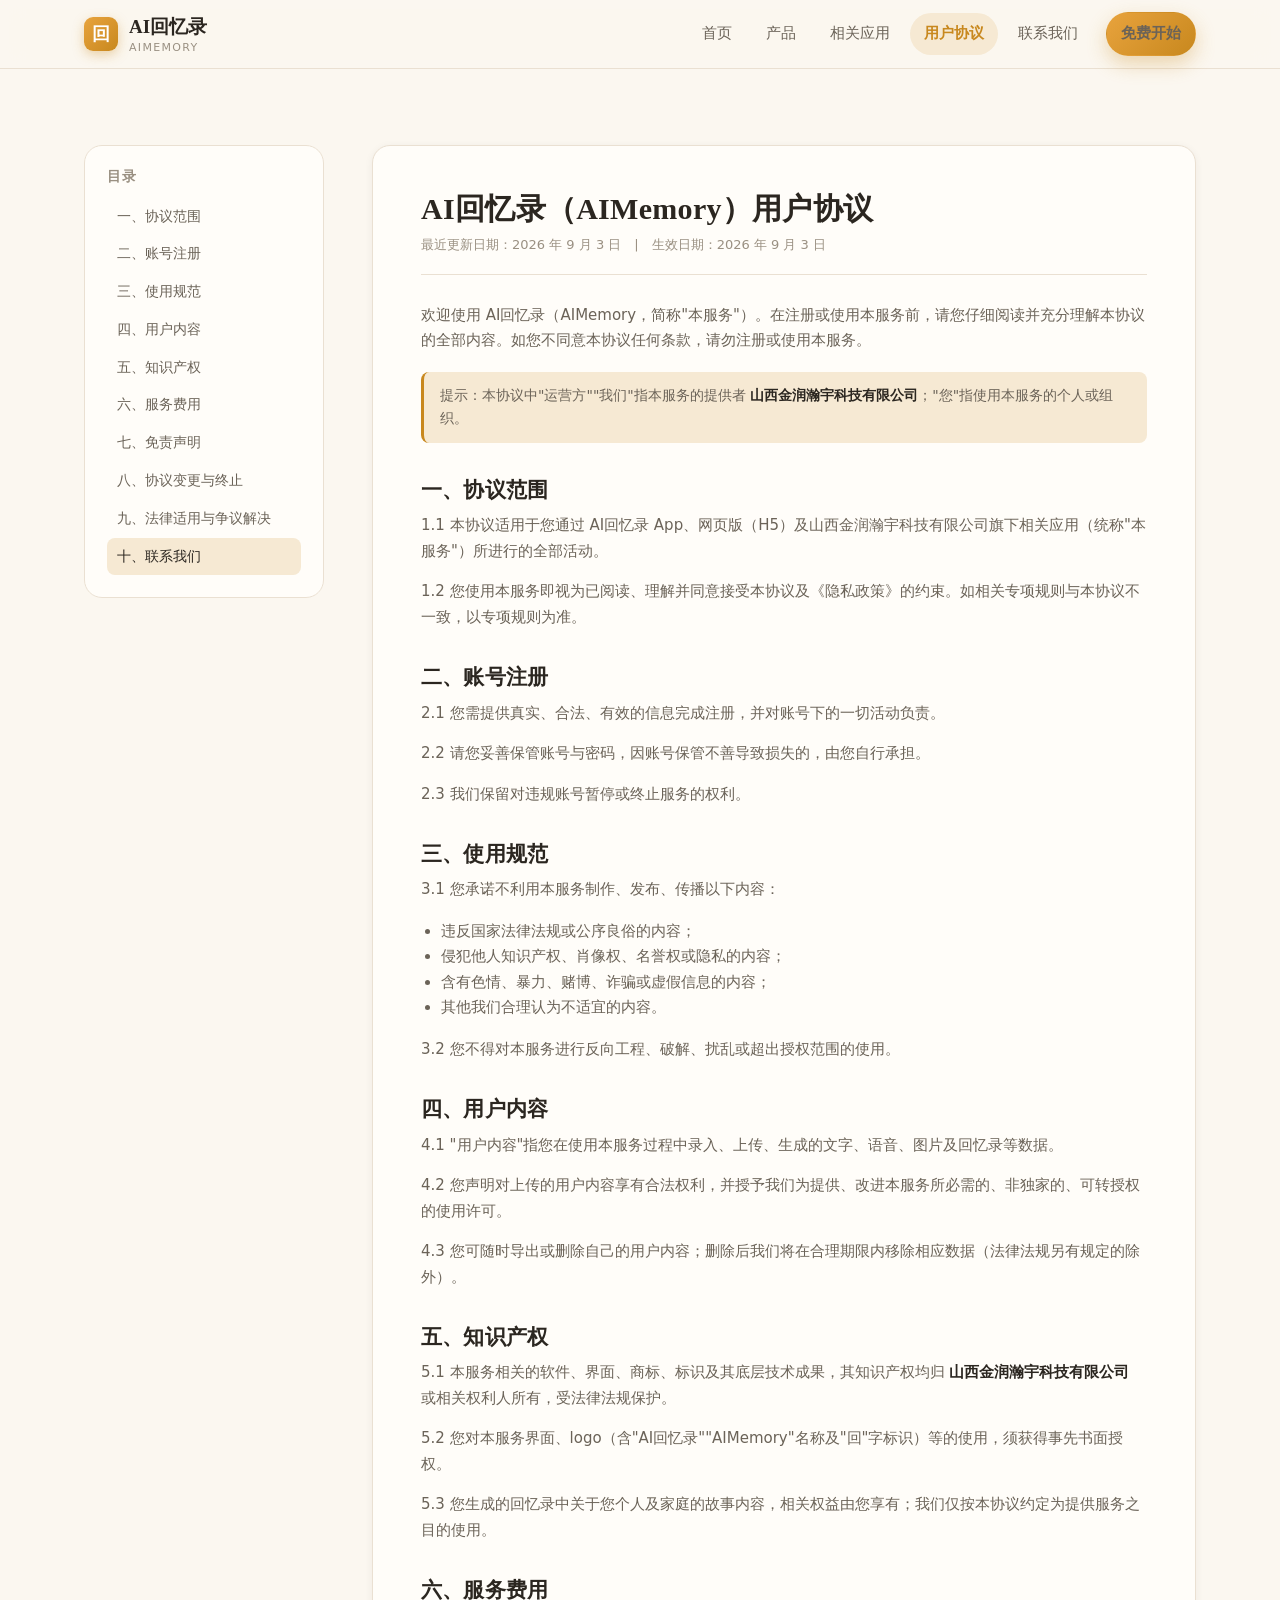
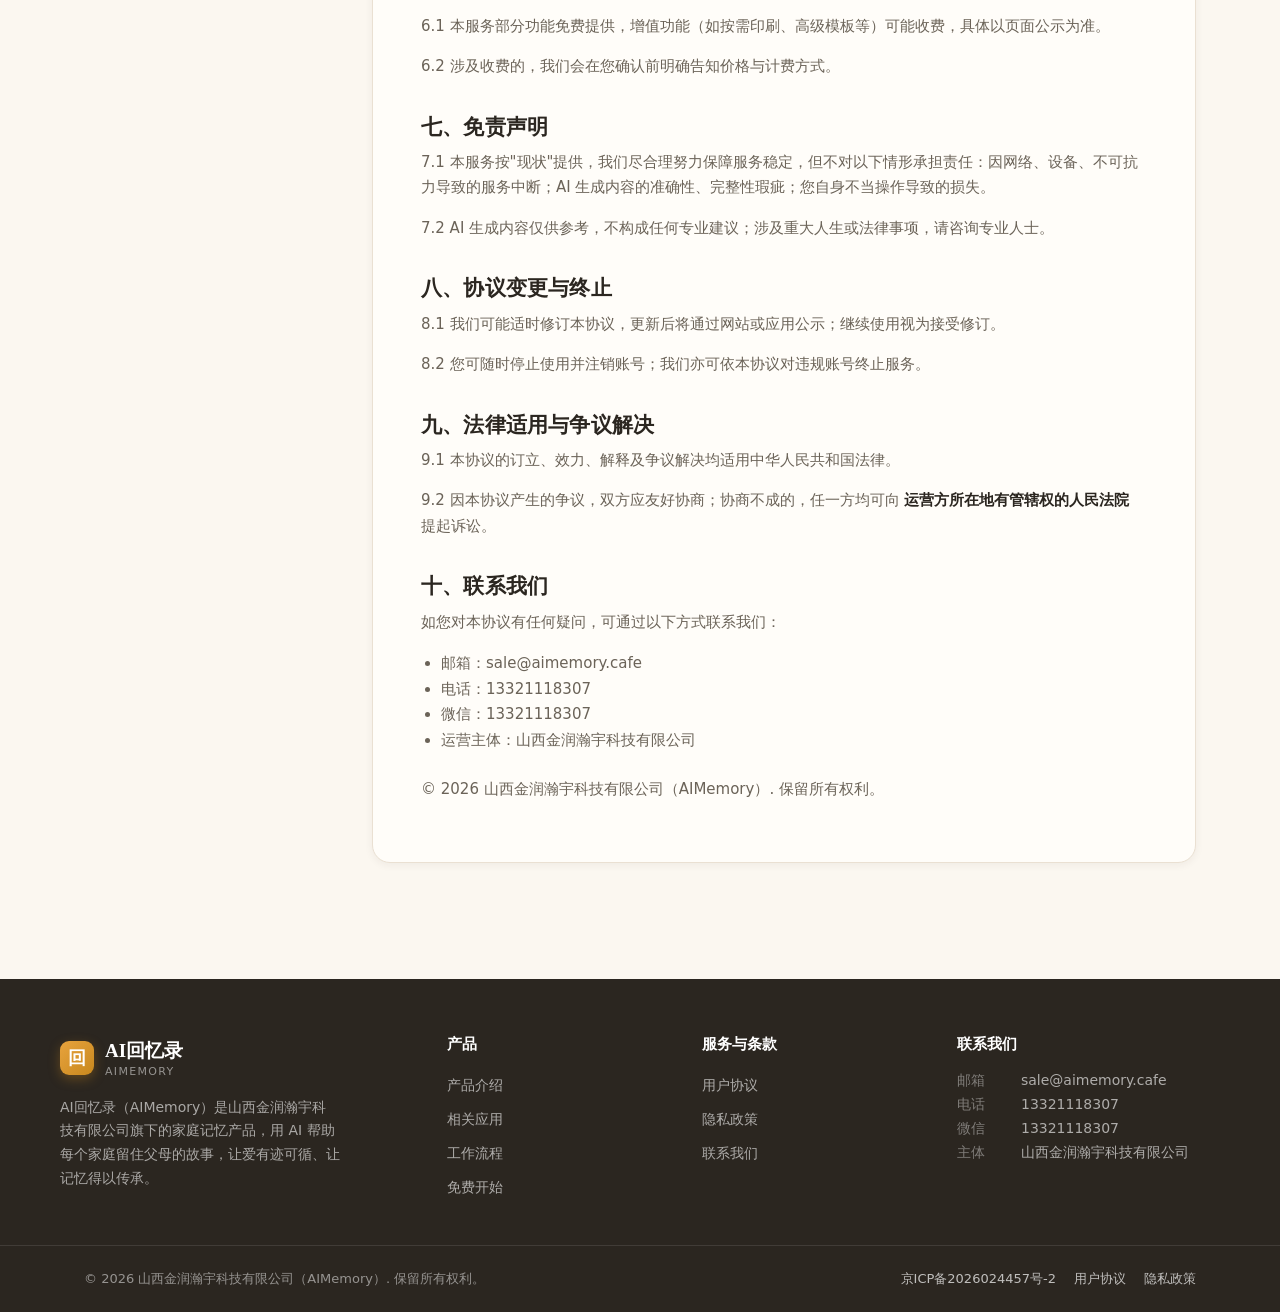
==== agreement.html @ 6e0911c8 "Add AI回忆录 (AIMemory) official website + deployment toolkit 官网静态站（纯 HTML/CSS/JS，无构建依赖）： - index.html " ====
<!DOCTYPE html>
<html lang="zh-CN">
<head>
  <meta charset="UTF-8" />
  <meta name="viewport" content="width=device-width, initial-scale=1.0" />
  <title>用户协议 · AI回忆录（AIMemory）</title>
  <meta name="description" content="AI回忆录（AIMemory）用户协议，约定服务范围、用户权利义务、知识产权与免责声明等。" />
  <link rel="icon" type="image/svg+xml" href="assets/img/favicon.svg" />
  <link rel="stylesheet" href="assets/css/style.css" />
</head>
<body>
  <header class="site-header">
    <div class="container nav">
      <a class="brand" href="index.html">
        <span class="logo">回</span>
        <span>AI回忆录<small>AIMEMORY</small></span>
      </a>
      <nav class="nav-links" id="navLinks">
        <a href="index.html">首页</a>
        <a href="product.html">产品</a>
        <a href="apps.html">相关应用</a>
        <a href="agreement.html" class="active">用户协议</a>
        <a href="contact.html">联系我们</a>
        <a href="https://app.aimemory.cafe" target="_blank" rel="noopener noreferrer" class="btn btn-primary btn-sm nav-cta">免费开始</a>
      </nav>
      <button class="nav-toggle" aria-label="菜单">
        <svg width="24" height="24" viewBox="0 0 24 24" fill="none" stroke="currentColor" stroke-width="2"><path d="M3 6h18M3 12h18M3 18h18"/></svg>
      </button>
    </div>
  </header>

  <section class="block">
    <div class="container doc-wrap">
      <!-- 目录 -->
      <aside class="doc-toc">
        <h4>目录</h4>
        <a href="#s1">一、协议范围</a>
        <a href="#s2">二、账号注册</a>
        <a href="#s3">三、使用规范</a>
        <a href="#s4">四、用户内容</a>
        <a href="#s5">五、知识产权</a>
        <a href="#s6">六、服务费用</a>
        <a href="#s7">七、免责声明</a>
        <a href="#s8">八、协议变更与终止</a>
        <a href="#s9">九、法律适用与争议解决</a>
        <a href="#s10">十、联系我们</a>
      </aside>

      <!-- 正文 -->
      <article class="doc-content">
        <h1>AI回忆录（AIMemory）用户协议</h1>
        <div class="doc-meta">最近更新日期：2026 年 9 月 3 日　|　生效日期：2026 年 9 月 3 日</div>

        <p>欢迎使用 AI回忆录（AIMemory，简称"本服务"）。在注册或使用本服务前，请您仔细阅读并充分理解本协议的全部内容。如您不同意本协议任何条款，请勿注册或使用本服务。</p>
        <div class="note">提示：本协议中"运营方""我们"指本服务的提供者 <strong>山西金润瀚宇科技有限公司</strong>；"您"指使用本服务的个人或组织。</div>

        <h2 id="s1">一、协议范围</h2>
        <p>1.1 本协议适用于您通过 AI回忆录 App、网页版（H5）及山西金润瀚宇科技有限公司旗下相关应用（统称"本服务"）所进行的全部活动。</p>
        <p>1.2 您使用本服务即视为已阅读、理解并同意接受本协议及《隐私政策》的约束。如相关专项规则与本协议不一致，以专项规则为准。</p>

        <h2 id="s2">二、账号注册</h2>
        <p>2.1 您需提供真实、合法、有效的信息完成注册，并对账号下的一切活动负责。</p>
        <p>2.2 请您妥善保管账号与密码，因账号保管不善导致损失的，由您自行承担。</p>
        <p>2.3 我们保留对违规账号暂停或终止服务的权利。</p>

        <h2 id="s3">三、使用规范</h2>
        <p>3.1 您承诺不利用本服务制作、发布、传播以下内容：</p>
        <ul>
          <li>违反国家法律法规或公序良俗的内容；</li>
          <li>侵犯他人知识产权、肖像权、名誉权或隐私的内容；</li>
          <li>含有色情、暴力、赌博、诈骗或虚假信息的内容；</li>
          <li>其他我们合理认为不适宜的内容。</li>
        </ul>
        <p>3.2 您不得对本服务进行反向工程、破解、扰乱或超出授权范围的使用。</p>

        <h2 id="s4">四、用户内容</h2>
        <p>4.1 "用户内容"指您在使用本服务过程中录入、上传、生成的文字、语音、图片及回忆录等数据。</p>
        <p>4.2 您声明对上传的用户内容享有合法权利，并授予我们为提供、改进本服务所必需的、非独家的、可转授权的使用许可。</p>
        <p>4.3 您可随时导出或删除自己的用户内容；删除后我们将在合理期限内移除相应数据（法律法规另有规定的除外）。</p>

        <h2 id="s5">五、知识产权</h2>
        <p>5.1 本服务相关的软件、界面、商标、标识及其底层技术成果，其知识产权均归 <strong>山西金润瀚宇科技有限公司</strong> 或相关权利人所有，受法律法规保护。</p>
        <p>5.2 您对本服务界面、logo（含"AI回忆录""AIMemory"名称及"回"字标识）等的使用，须获得事先书面授权。</p>
        <p>5.3 您生成的回忆录中关于您个人及家庭的故事内容，相关权益由您享有；我们仅按本协议约定为提供服务之目的使用。</p>

        <h2 id="s6">六、服务费用</h2>
        <p>6.1 本服务部分功能免费提供，增值功能（如按需印刷、高级模板等）可能收费，具体以页面公示为准。</p>
        <p>6.2 涉及收费的，我们会在您确认前明确告知价格与计费方式。</p>

        <h2 id="s7">七、免责声明</h2>
        <p>7.1 本服务按"现状"提供，我们尽合理努力保障服务稳定，但不对以下情形承担责任：因网络、设备、不可抗力导致的服务中断；AI 生成内容的准确性、完整性瑕疵；您自身不当操作导致的损失。</p>
        <p>7.2 AI 生成内容仅供参考，不构成任何专业建议；涉及重大人生或法律事项，请咨询专业人士。</p>

        <h2 id="s8">八、协议变更与终止</h2>
        <p>8.1 我们可能适时修订本协议，更新后将通过网站或应用公示；继续使用视为接受修订。</p>
        <p>8.2 您可随时停止使用并注销账号；我们亦可依本协议对违规账号终止服务。</p>

        <h2 id="s9">九、法律适用与争议解决</h2>
        <p>9.1 本协议的订立、效力、解释及争议解决均适用中华人民共和国法律。</p>
        <p>9.2 因本协议产生的争议，双方应友好协商；协商不成的，任一方均可向 <strong>运营方所在地有管辖权的人民法院</strong> 提起诉讼。</p>

        <h2 id="s10">十、联系我们</h2>
        <p>如您对本协议有任何疑问，可通过以下方式联系我们：</p>
        <ul>
          <li>邮箱：sale@aimemory.cafe</li>
          <li>电话：13321118307</li>
          <li>微信：13321118307</li>
          <li>运营主体：山西金润瀚宇科技有限公司</li>
        </ul>
        <p class="faint" style="margin-top:24px;">© 2026 山西金润瀚宇科技有限公司（AIMemory）. 保留所有权利。</p>
      </article>
    </div>
  </section>

  <footer class="site-footer">
    <div class="container footer-top">
      <div>
        <div class="brand"><span class="logo">回</span><span>AI回忆录<small>AIMEMORY</small></span></div>
        <p class="footer-about">AI回忆录（AIMemory）是山西金润瀚宇科技有限公司旗下的家庭记忆产品，用 AI 帮助每个家庭留住父母的故事，让爱有迹可循、让记忆得以传承。</p>
      </div>
      <div class="footer-col">
        <h4>产品</h4>
        <a href="product.html">产品介绍</a>
        <a href="apps.html">相关应用</a>
        <a href="product.html#flow">工作流程</a>
        <a href="https://app.aimemory.cafe" target="_blank" rel="noopener noreferrer">免费开始</a>
      </div>
      <div class="footer-col">
        <h4>服务与条款</h4>
        <a href="agreement.html">用户协议</a>
        <a href="privacy.html">隐私政策</a>
        <a href="contact.html">联系我们</a>
      </div>
      <div class="footer-col">
        <h4>联系我们</h4>
        <div class="footer-contact">
          <div><span class="k">邮箱</span>sale@aimemory.cafe</div>
          <div><span class="k">电话</span>13321118307</div>
          <div><span class="k">微信</span>13321118307</div>
          <div><span class="k">主体</span>山西金润瀚宇科技有限公司</div>
        </div>
      </div>
    </div>
    <div class="footer-bottom">
      <div class="container">
        <div>© 2026 山西金润瀚宇科技有限公司（AIMemory）. 保留所有权利。</div>
        <div class="beian">
          <span><a href="https://beian.miit.gov.cn" target="_blank" rel="noopener noreferrer">京ICP备2026024457号-2</a></span>
          <a href="agreement.html">用户协议</a>
          <a href="privacy.html">隐私政策</a>
        </div>
      </div>
    </div>
  </footer>

  <div class="to-top" aria-label="返回顶部">↑</div>
  <script src="assets/js/main.js"></script>
</body>
</html>
---- assets/css/style.css ----
/* =========================================================
   AI回忆录（AIMemory）官网 · 设计系统
   风格：暖色记忆风（sepia / 琥珀 / 墨黑），温暖、可信、克制
   ========================================================= */

:root {
  /* 品牌色 */
  --ink: #2B2620;          /* 主文字 · 暖墨黑 */
  --ink-soft: #6B6358;     /* 次级文字 */
  --ink-faint: #9A9082;    /* 弱化文字 */
  --paper: #FBF7F0;        /* 页面底色 · 暖米 */
  --paper-2: #FFFDF9;      /* 卡片底色 */
  --line: #EAE0D2;         /* 描边 */
  --gold: #C8881E;         /* 主琥珀 */
  --gold-2: #E8A33D;       /* 亮琥珀 */
  --gold-soft: #F6E9D3;    /* 琥珀浅底 */
  --rose: #B5564B;         /* 暖砖红 · 强调 */
  --green: #3F7D5B;        /* 沉静绿 · 成功态 */
  --shadow-sm: 0 2px 8px rgba(43,38,32,.06);
  --shadow: 0 12px 32px rgba(43,38,32,.10);
  --shadow-lg: 0 24px 60px rgba(43,38,32,.14);
  --radius: 18px;
  --radius-sm: 12px;
  --maxw: 1160px;
  --serif: "Noto Serif SC", "Songti SC", "STSong", Georgia, serif;
  --sans: "PingFang SC", "Microsoft YaHei", "Hiragino Sans GB", system-ui, -apple-system, "Segoe UI", Roboto, sans-serif;
}

* { box-sizing: border-box; }
html { scroll-behavior: smooth; }
body {
  margin: 0;
  font-family: var(--sans);
  color: var(--ink);
  background: var(--paper);
  line-height: 1.7;
  -webkit-font-smoothing: antialiased;
  text-rendering: optimizeLegibility;
}
a { color: inherit; text-decoration: none; }
img { max-width: 100%; display: block; }
h1, h2, h3, h4 { font-family: var(--serif); font-weight: 700; line-height: 1.25; margin: 0 0 .5em; letter-spacing: .01em; }
p { margin: 0 0 1em; }
.container { width: 100%; max-width: var(--maxw); margin: 0 auto; padding: 0 24px; }
.muted { color: var(--ink-soft); }
.faint { color: var(--ink-faint); }
.center { text-align: center; }
.gold { color: var(--gold); }
.serif { font-family: var(--serif); }

/* ---------- 顶部导航 ---------- */
.site-header {
  position: sticky; top: 0; z-index: 50;
  background: rgba(251,247,240,.86);
  backdrop-filter: saturate(180%) blur(12px);
  border-bottom: 1px solid var(--line);
}
.nav {
  display: flex; align-items: center; justify-content: space-between;
  height: 68px;
}
.brand { display: flex; align-items: center; gap: 11px; font-family: var(--serif); font-weight: 700; font-size: 19px; }
.brand .logo {
  width: 34px; height: 34px; border-radius: 9px;
  background: linear-gradient(135deg, var(--gold-2), var(--gold));
  display: grid; place-items: center; color: #fff; font-size: 18px;
  box-shadow: 0 4px 12px rgba(200,136,30,.35);
}
.brand small { display: block; font-family: var(--sans); font-weight: 500; font-size: 11px; color: var(--ink-faint); letter-spacing: .12em; margin-top: -4px; }
.nav-links { display: flex; align-items: center; gap: 6px; }
.nav-links a {
  padding: 8px 14px; border-radius: 999px; font-size: 15px; color: var(--ink-soft);
  transition: background .2s, color .2s;
}
.nav-links a:hover { background: var(--gold-soft); color: var(--ink); }
.nav-links a.active { color: var(--gold); font-weight: 600; background: var(--gold-soft); }
.nav-cta { margin-left: 8px; }
.nav-toggle { display: none; background: none; border: 0; cursor: pointer; padding: 8px; }

/* ---------- 按钮 ---------- */
.btn {
  display: inline-flex; align-items: center; gap: 8px;
  padding: 12px 22px; border-radius: 999px; font-size: 15px; font-weight: 600;
  cursor: pointer; border: 1px solid transparent; transition: transform .15s, box-shadow .2s, background .2s;
}
.btn:active { transform: translateY(1px); }
.btn-primary { background: linear-gradient(135deg, var(--gold-2), var(--gold)); color: #fff; box-shadow: 0 8px 20px rgba(200,136,30,.32); }
.btn-primary:hover { box-shadow: 0 12px 26px rgba(200,136,30,.42); }
.btn-ghost { background: #fff; border-color: var(--line); color: var(--ink); }
.btn-ghost:hover { border-color: var(--gold); color: var(--gold); }
.btn-sm { padding: 9px 16px; font-size: 14px; }

/* ---------- Hero ---------- */
.hero {
  position: relative; overflow: hidden;
  background:
    radial-gradient(1200px 500px at 80% -10%, rgba(232,163,61,.20), transparent 60%),
    radial-gradient(900px 400px at 0% 110%, rgba(181,86,75,.12), transparent 55%),
    var(--paper);
}
.hero-inner { display: grid; grid-template-columns: 1.05fr .95fr; gap: 48px; align-items: center; padding: 72px 0 84px; }
.hero .eyebrow {
  display: inline-flex; align-items: center; gap: 8px; font-size: 13px; font-weight: 600;
  color: var(--gold); background: var(--gold-soft); padding: 6px 13px; border-radius: 999px; letter-spacing: .04em;
}
.hero h1 { font-size: clamp(34px, 4.6vw, 56px); margin: 18px 0 16px; }
.hero h1 .hl { color: var(--gold); position: relative; white-space: nowrap; }
.hero p.lead { font-size: 18px; color: var(--ink-soft); max-width: 520px; }
.hero-actions { display: flex; gap: 14px; margin-top: 28px; flex-wrap: wrap; }
.hero-stats { display: flex; gap: 28px; margin-top: 38px; flex-wrap: wrap; }
.hero-stats .num { font-family: var(--serif); font-size: 30px; font-weight: 700; color: var(--ink); }
.hero-stats .lbl { font-size: 13px; color: var(--ink-faint); }

/* Hero 视觉卡 */
.hero-visual { position: relative; }
.book-mock {
  background: linear-gradient(160deg, #fff, #fbf2e2);
  border: 1px solid var(--line); border-radius: 20px; padding: 22px;
  box-shadow: var(--shadow-lg); transform: rotate(-2deg);
}
.book-mock .book-top { display: flex; align-items: center; gap: 10px; margin-bottom: 14px; }
.book-mock .dot { width: 9px; height: 9px; border-radius: 50%; background: var(--gold-2); }
.book-mock h4 { margin: 0; font-size: 15px; color: var(--ink-faint); font-weight: 600; }
.book-mock .line { height: 10px; border-radius: 6px; background: var(--gold-soft); margin: 10px 0; }
.book-mock .line.s { width: 70%; }
.book-mock .line.m { width: 88%; }
.book-mock .photo { height: 120px; border-radius: 12px; background: linear-gradient(135deg, var(--gold-soft), #f3dcb8); display: grid; place-items: center; color: var(--gold); font-family: var(--serif); font-size: 15px; margin-top: 6px; }
.float-card {
  position: absolute; right: -10px; bottom: 18px; background: #fff; border: 1px solid var(--line);
  border-radius: 14px; padding: 12px 16px; box-shadow: var(--shadow); display: flex; gap: 10px; align-items: center;
}
.float-card .ic { width: 34px; height: 34px; border-radius: 9px; background: var(--green); color: #fff; display: grid; place-items: center; font-size: 17px; }
.float-card b { font-family: var(--serif); display: block; font-size: 15px; }
.float-card span { font-size: 12px; color: var(--ink-faint); }

/* ---------- 区块通用 ---------- */
section.block { padding: 76px 0; }
.section-head { text-align: center; max-width: 720px; margin: 0 auto 44px; }
.section-head .tag { color: var(--gold); font-weight: 700; font-size: 13px; letter-spacing: .14em; text-transform: uppercase; }
.section-head h2 { font-size: clamp(26px, 3vw, 38px); margin: 10px 0 12px; }
.section-head p { color: var(--ink-soft); font-size: 16px; }

/* 价值主张 / 卡片网格 */
.grid { display: grid; gap: 22px; }
.grid-3 { grid-template-columns: repeat(3, 1fr); }
.grid-4 { grid-template-columns: repeat(4, 1fr); }
.grid-2 { grid-template-columns: repeat(2, 1fr); }
.card {
  background: var(--paper-2); border: 1px solid var(--line); border-radius: var(--radius);
  padding: 26px; box-shadow: var(--shadow-sm); transition: transform .2s, box-shadow .2s, border-color .2s;
}
.card:hover { transform: translateY(-4px); box-shadow: var(--shadow); border-color: #e0d2bb; }
.card .ic {
  width: 48px; height: 48px; border-radius: 13px; display: grid; place-items: center; font-size: 22px;
  background: var(--gold-soft); color: var(--gold); margin-bottom: 16px;
}
.card h3 { font-size: 19px; margin-bottom: 8px; }
.card p { color: var(--ink-soft); font-size: 15px; margin: 0; }

/* 流程步骤 */
.steps { display: grid; grid-template-columns: repeat(4, 1fr); gap: 18px; counter-reset: step; }
.step { position: relative; background: var(--paper-2); border: 1px solid var(--line); border-radius: var(--radius); padding: 26px 22px; }
.step::before {
  counter-increment: step; content: counter(step);
  position: absolute; top: -16px; left: 22px; width: 36px; height: 36px; border-radius: 50%;
  background: linear-gradient(135deg, var(--gold-2), var(--gold)); color: #fff;
  display: grid; place-items: center; font-family: var(--serif); font-weight: 700; box-shadow: var(--shadow-sm);
}
.step h3 { font-size: 17px; margin: 14px 0 6px; }
.step p { color: var(--ink-soft); font-size: 14px; margin: 0; }

/* 信任状 / 引用 */
.quote {
  background: linear-gradient(160deg, #fff, var(--gold-soft));
  border: 1px solid var(--line); border-radius: var(--radius); padding: 40px; text-align: center;
}
.quote blockquote { font-family: var(--serif); font-size: clamp(20px, 2.4vw, 28px); margin: 0 0 18px; line-height: 1.6; }
.quote .by { color: var(--ink-soft); font-size: 15px; }

/* CTA 区 */
.cta {
  background: linear-gradient(135deg, var(--ink), #3a322a); color: #fff; border-radius: 24px;
  padding: 56px 40px; text-align: center; position: relative; overflow: hidden;
}
.cta::after { content: ""; position: absolute; inset: 0; background: radial-gradient(600px 300px at 80% 0%, rgba(232,163,61,.25), transparent 60%); }
.cta h2 { color: #fff; position: relative; }
.cta p { color: rgba(255,255,255,.78); position: relative; max-width: 560px; margin: 0 auto 26px; }
.cta .btn-primary { position: relative; }

/* ---------- 产品页 ---------- */
.feature-row { display: grid; grid-template-columns: 1fr 1fr; gap: 40px; align-items: center; padding: 40px 0; }
.feature-row.reverse .feature-visual { order: -1; }
.feature-text .tag { color: var(--gold); font-weight: 700; font-size: 13px; letter-spacing: .1em; }
.feature-text h2 { font-size: clamp(24px, 2.6vw, 34px); margin: 8px 0 14px; }
.feature-text p { color: var(--ink-soft); font-size: 16px; }
.feature-list { list-style: none; padding: 0; margin: 18px 0 0; }
.feature-list li { display: flex; gap: 10px; align-items: flex-start; margin-bottom: 11px; color: var(--ink-soft); font-size: 15px; }
.feature-list li .tick { color: var(--green); font-weight: 700; flex: none; }
.feature-visual {
  background: linear-gradient(160deg, #fff, var(--gold-soft)); border: 1px solid var(--line);
  border-radius: 20px; padding: 26px; box-shadow: var(--shadow); min-height: 260px; display: flex; flex-direction: column; gap: 12px; justify-content: center;
}
.ui-bar { display: flex; align-items: center; gap: 8px; }
.ui-bar .b { height: 10px; border-radius: 6px; background: var(--gold-soft); }
.ui-bar .b.s { width: 30%; } .ui-bar .b.l { width: 60%; } .ui-bar .b.xl { width: 85%; }
.ui-chip { display: inline-flex; align-items: center; gap: 6px; background: #fff; border: 1px solid var(--line); border-radius: 999px; padding: 7px 13px; font-size: 13px; color: var(--ink-soft); width: fit-content; }
.ui-photo { height: 96px; border-radius: 12px; background: linear-gradient(135deg, var(--gold-soft), #f0d9b6); display: grid; place-items: center; color: var(--gold); font-family: var(--serif); }

/* ---------- 应用页 ---------- */
.app-hero { display: grid; grid-template-columns: 1fr 1fr; gap: 28px; align-items: stretch; }
.app-card { background: var(--paper-2); border: 1px solid var(--line); border-radius: var(--radius); padding: 30px; box-shadow: var(--shadow-sm); display: flex; flex-direction: column; }
.app-card .badge { display: inline-block; font-size: 12px; font-weight: 700; color: var(--gold); background: var(--gold-soft); padding: 5px 11px; border-radius: 999px; width: fit-content; margin-bottom: 16px; letter-spacing: .04em; }
.app-card h3 { font-size: 22px; margin-bottom: 8px; }
.app-card .desc { color: var(--ink-soft); font-size: 15px; flex: 1; }
.app-card .meta { margin-top: 18px; padding-top: 16px; border-top: 1px solid var(--line); font-size: 13px; color: var(--ink-faint); display: flex; gap: 18px; flex-wrap: wrap; }
.app-logo { width: 60px; height: 60px; border-radius: 16px; display: grid; place-items: center; color: #fff; font-size: 26px; margin-bottom: 18px; font-family: var(--serif); }
.lo-amber { background: linear-gradient(135deg, var(--gold-2), var(--gold)); }
.lo-rose { background: linear-gradient(135deg, #d97a6f, var(--rose)); }
.lo-ink { background: linear-gradient(135deg, #4a4036, var(--ink)); }
.lo-green { background: linear-gradient(135deg, #6fae8a, var(--green)); }

/* ---------- 文档页（协议/隐私） ---------- */
.doc-wrap { display: grid; grid-template-columns: 240px 1fr; gap: 48px; align-items: start; }
.doc-toc { position: sticky; top: 92px; background: var(--paper-2); border: 1px solid var(--line); border-radius: var(--radius); padding: 22px; }
.doc-toc h4 { font-size: 14px; color: var(--ink-faint); margin: 0 0 12px; letter-spacing: .08em; }
.doc-toc a { display: block; padding: 7px 10px; border-radius: 8px; font-size: 14px; color: var(--ink-soft); }
.doc-toc a:hover { background: var(--gold-soft); color: var(--ink); }
.doc-content { background: var(--paper-2); border: 1px solid var(--line); border-radius: var(--radius); padding: 44px 48px; box-shadow: var(--shadow-sm); }
.doc-content h1 { font-size: 30px; margin-bottom: 6px; }
.doc-content .doc-meta { color: var(--ink-faint); font-size: 13px; margin-bottom: 28px; padding-bottom: 18px; border-bottom: 1px solid var(--line); }
.doc-content h2 { font-size: 21px; margin: 34px 0 10px; }
.doc-content p, .doc-content li { color: var(--ink-soft); font-size: 15px; }
.doc-content ul { padding-left: 20px; }
.doc-content strong { color: var(--ink); }
.doc-content .note { background: var(--gold-soft); border-left: 3px solid var(--gold); padding: 12px 16px; border-radius: 8px; font-size: 14px; color: var(--ink-soft); margin: 18px 0; }

/* ---------- 联系页 ---------- */
.contact-grid { display: grid; grid-template-columns: 1fr 1fr; gap: 40px; align-items: start; }
.contact-info .row { display: flex; gap: 16px; padding: 20px 0; border-bottom: 1px solid var(--line); }
.contact-info .row:last-child { border-bottom: 0; }
.contact-info .ic { width: 44px; height: 44px; flex: none; border-radius: 12px; background: var(--gold-soft); color: var(--gold); display: grid; place-items: center; font-size: 20px; }
.contact-info .k { font-size: 13px; color: var(--ink-faint); }
.contact-info .v { font-size: 17px; font-weight: 600; }
.contact-info .v a:hover { color: var(--gold); }
.contact-card { background: var(--paper-2); border: 1px solid var(--line); border-radius: var(--radius); padding: 32px; box-shadow: var(--shadow-sm); }
.contact-card h3 { font-size: 20px; margin-bottom: 6px; }
.contact-card p { color: var(--ink-soft); font-size: 14px; }
.field { margin-bottom: 16px; }
.field label { display: block; font-size: 13px; color: var(--ink-soft); margin-bottom: 7px; }
.field input, .field textarea {
  width: 100%; padding: 12px 14px; border: 1px solid var(--line); border-radius: 12px; font-family: var(--sans); font-size: 15px;
  background: #fff; color: var(--ink); transition: border-color .2s, box-shadow .2s;
}
.field input:focus, .field textarea:focus { outline: none; border-color: var(--gold); box-shadow: 0 0 0 3px rgba(200,136,30,.14); }
.field textarea { resize: vertical; min-height: 110px; }
.form-note { font-size: 12px; color: var(--ink-faint); margin-top: 8px; }
.form-ok { display: none; background: #eaf5ee; border: 1px solid #bfe3cd; color: var(--green); padding: 12px 16px; border-radius: 12px; font-size: 14px; margin-bottom: 16px; }

/* ---------- 页脚 ---------- */
.site-footer { background: var(--ink); color: rgba(255,255,255,.72); margin-top: 40px; }
.footer-top { display: grid; grid-template-columns: 1.6fr 1fr 1fr 1.2fr; gap: 36px; padding: 56px 0 40px; }
.site-footer .brand { color: #fff; }
.site-footer .brand small { color: rgba(255,255,255,.5); }
.footer-about { font-size: 14px; color: rgba(255,255,255,.6); max-width: 280px; margin-top: 14px; }
.footer-col h4 { color: #fff; font-size: 15px; margin-bottom: 16px; }
.footer-col a { display: block; font-size: 14px; padding: 5px 0; color: rgba(255,255,255,.62); }
.footer-col a:hover { color: var(--gold-2); }
.footer-contact { font-size: 14px; color: rgba(255,255,255,.62); }
.footer-contact .k { color: rgba(255,255,255,.4); display: inline-block; width: 64px; }
.footer-bottom { border-top: 1px solid rgba(255,255,255,.1); padding: 22px 0; font-size: 13px; color: rgba(255,255,255,.5); }
.footer-bottom .container { display: flex; justify-content: space-between; flex-wrap: wrap; gap: 10px; }
.footer-bottom a { color: rgba(255,255,255,.7); }
.footer-bottom a:hover { color: var(--gold-2); }
.beian { display: flex; gap: 18px; flex-wrap: wrap; align-items: center; }

/* 占位提示条 */
.placeholder-note { font-size: 12px; color: var(--gold); }

/* 返回顶部 */
.to-top { position: fixed; right: 22px; bottom: 22px; width: 44px; height: 44px; border-radius: 50%; background: #fff; border: 1px solid var(--line); box-shadow: var(--shadow); display: grid; place-items: center; cursor: pointer; opacity: 0; pointer-events: none; transition: opacity .25s; z-index: 40; color: var(--gold); font-size: 20px; }
.to-top.show { opacity: 1; pointer-events: auto; }

/* ---------- 响应式 ---------- */
@media (max-width: 960px) {
  .hero-inner { grid-template-columns: 1fr; gap: 36px; padding: 52px 0 64px; }
  .hero-visual { max-width: 420px; }
  .grid-4 { grid-template-columns: repeat(2, 1fr); }
  .steps { grid-template-columns: repeat(2, 1fr); }
  .feature-row, .feature-row.reverse { grid-template-columns: 1fr; gap: 24px; }
  .feature-row.reverse .feature-visual { order: 0; }
  .app-hero { grid-template-columns: 1fr; }
  .doc-wrap { grid-template-columns: 1fr; }
  .doc-toc { position: static; }
  .contact-grid { grid-template-columns: 1fr; }
  .footer-top { grid-template-columns: 1fr 1fr; }
}
@media (max-width: 640px) {
  .nav-links { position: fixed; inset: 68px 0 auto 0; background: var(--paper); border-bottom: 1px solid var(--line); flex-direction: column; align-items: stretch; padding: 14px 20px 20px; gap: 4px; display: none; box-shadow: var(--shadow); }
  .nav-links.open { display: flex; }
  .nav-links a { padding: 12px 14px; }
  .nav-cta { margin: 8px 0 0; }
  .nav-toggle { display: block; }
  .grid-3, .grid-2, .grid-4 { grid-template-columns: 1fr; }
  .steps { grid-template-columns: 1fr; }
  .hero-stats { gap: 20px; }
  .footer-top { grid-template-columns: 1fr; gap: 28px; }
  section.block { padding: 56px 0; }
  .doc-content { padding: 30px 22px; }
  .quote { padding: 30px 24px; }
}
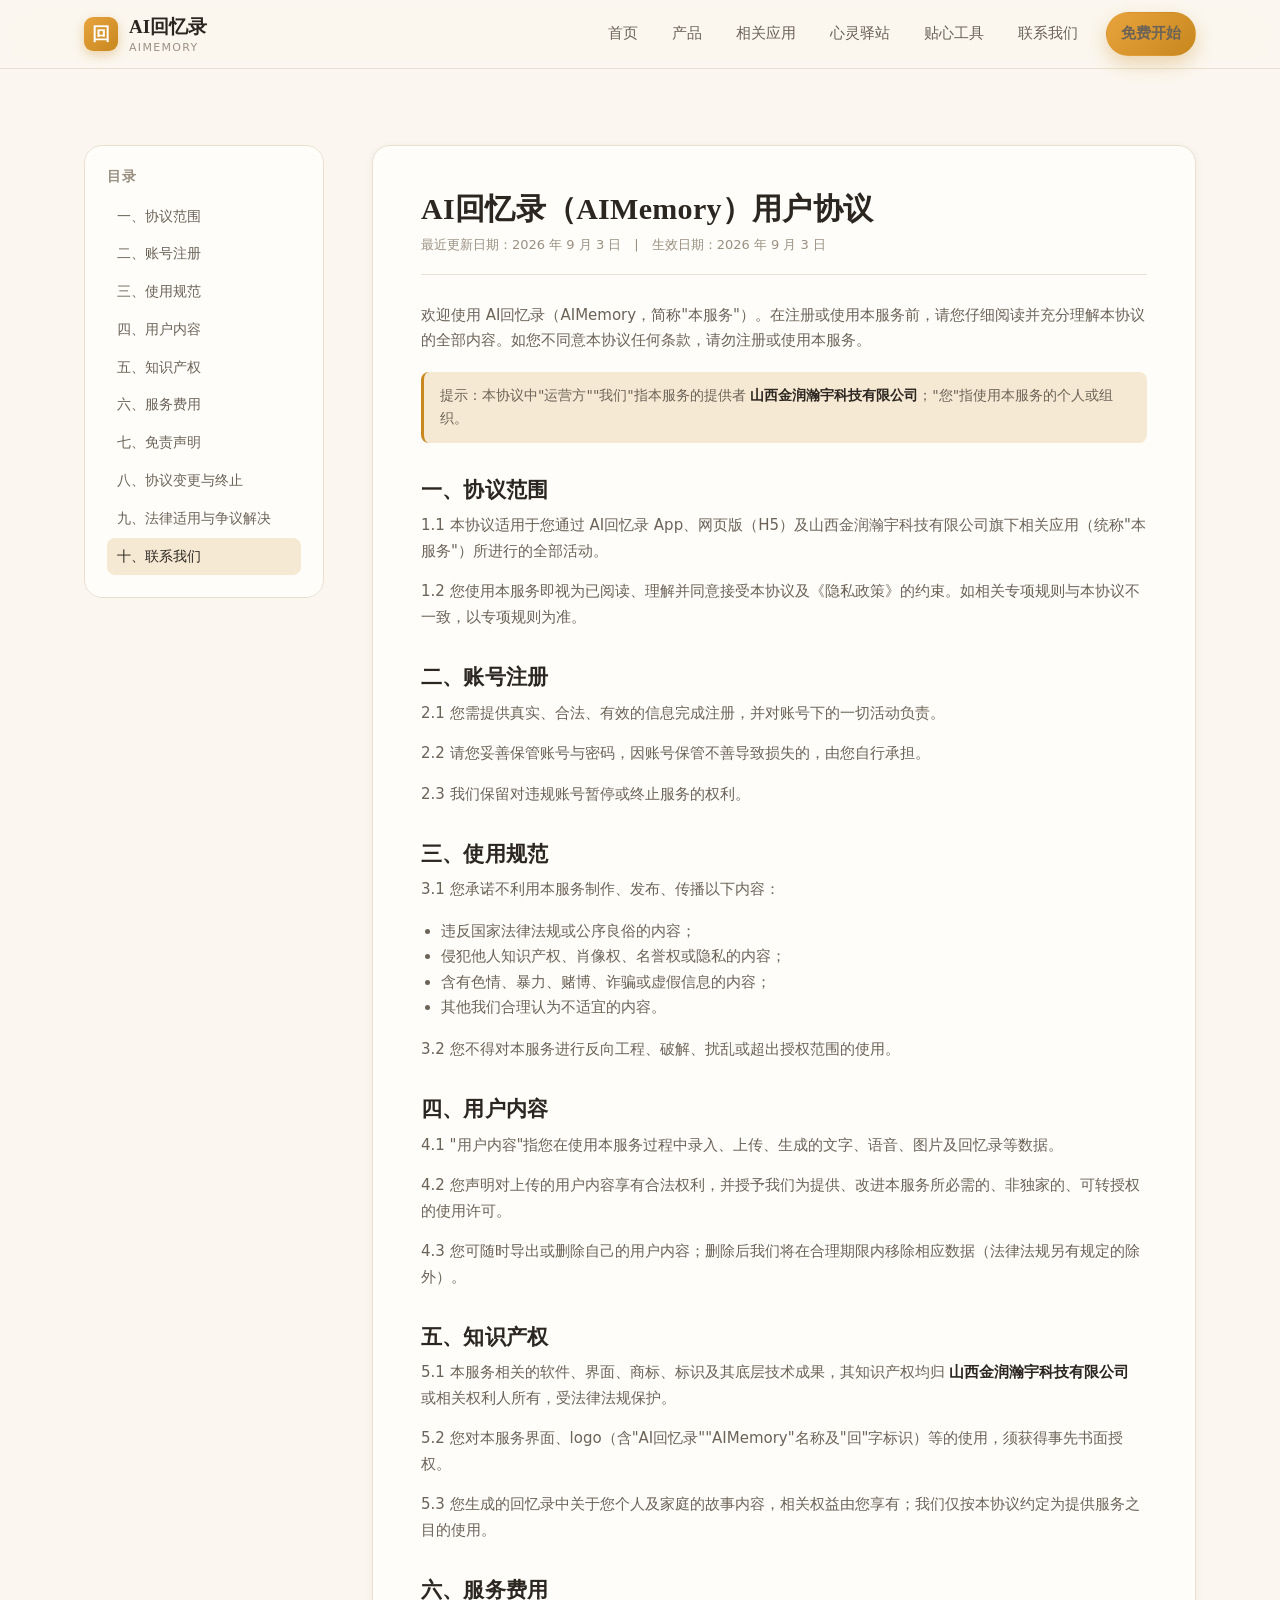
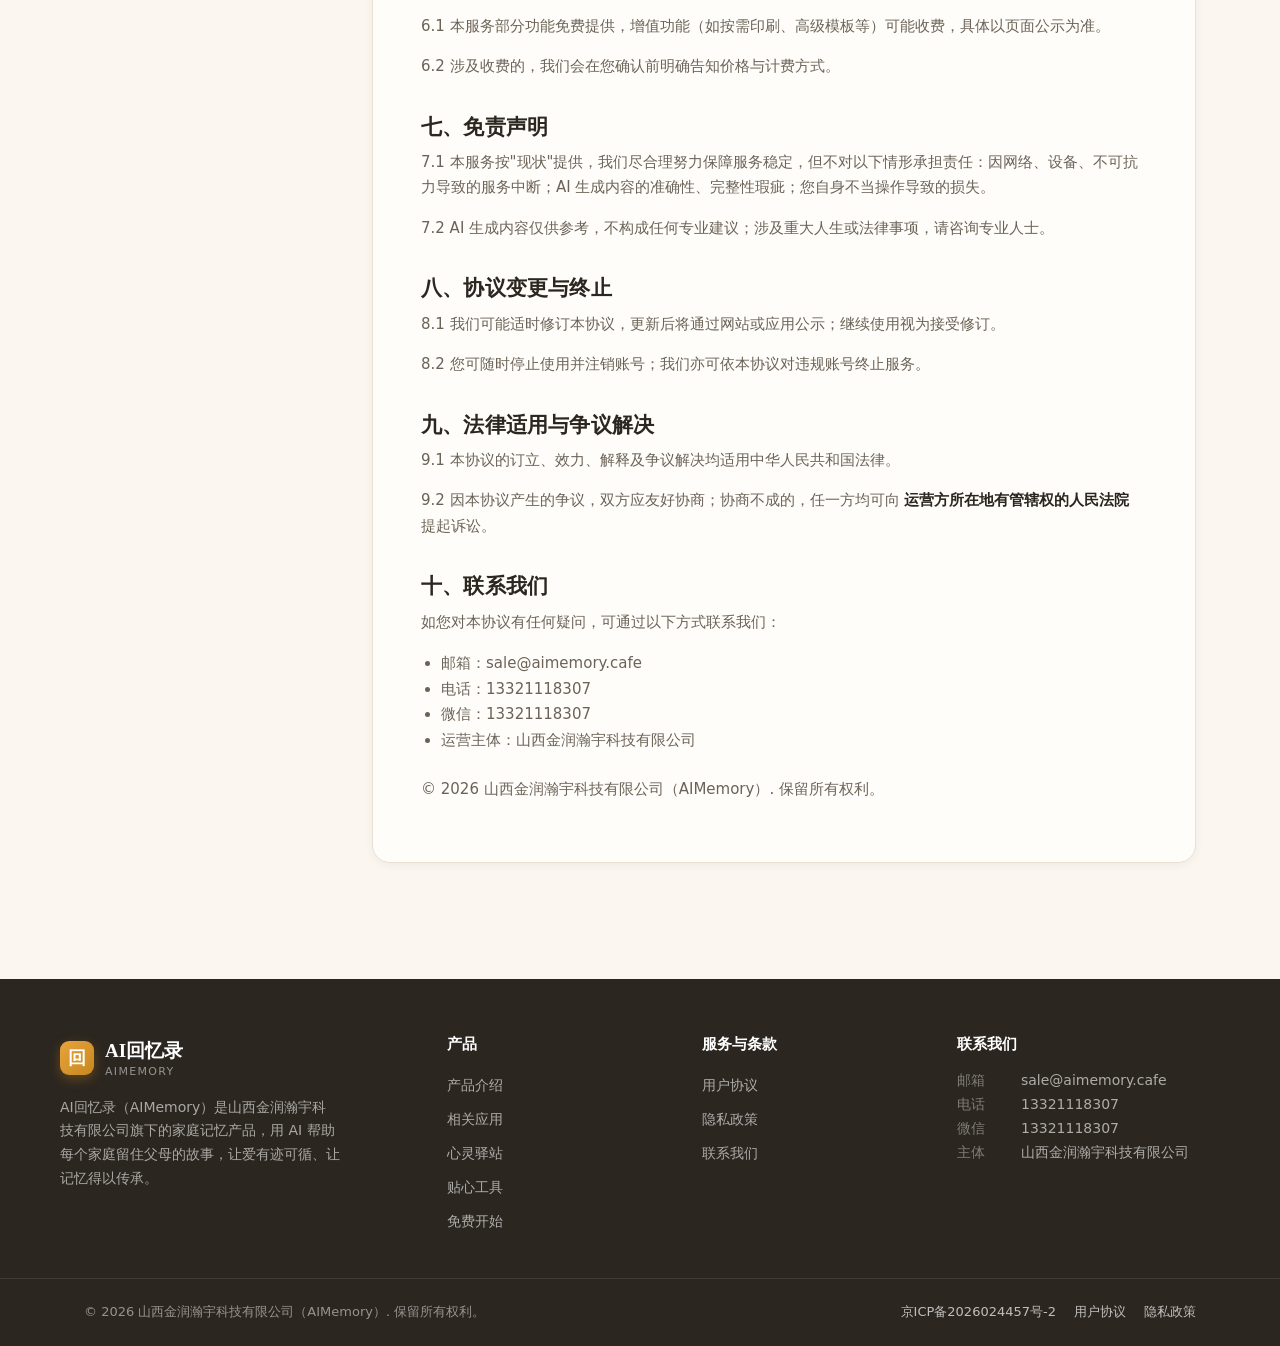
==== commit fe956379: "Add 心灵驿站 content API + 老照片修复工具 + 更新产品页至真实能力 新增频道： - healing.html 心灵驿站：治愈图文列表（分类/搜索/分页/详情），数据来自 /api/" ====
--- a/agreement.html
+++ b/agreement.html
@@ -15,11 +15,12 @@
         <span class="logo">回</span>
         <span>AI回忆录<small>AIMEMORY</small></span>
       </a>
-      <nav class="nav-links" id="navLinks">
+            <nav class="nav-links" id="navLinks">
         <a href="index.html">首页</a>
         <a href="product.html">产品</a>
         <a href="apps.html">相关应用</a>
-        <a href="agreement.html" class="active">用户协议</a>
+        <a href="healing.html">心灵驿站</a>
+        <a href="tools.html">贴心工具</a>
         <a href="contact.html">联系我们</a>
         <a href="https://app.aimemory.cafe" target="_blank" rel="noopener noreferrer" class="btn btn-primary btn-sm nav-cta">免费开始</a>
       </nav>
@@ -118,11 +119,12 @@
         <div class="brand"><span class="logo">回</span><span>AI回忆录<small>AIMEMORY</small></span></div>
         <p class="footer-about">AI回忆录（AIMemory）是山西金润瀚宇科技有限公司旗下的家庭记忆产品，用 AI 帮助每个家庭留住父母的故事，让爱有迹可循、让记忆得以传承。</p>
       </div>
-      <div class="footer-col">
+            <div class="footer-col">
         <h4>产品</h4>
         <a href="product.html">产品介绍</a>
         <a href="apps.html">相关应用</a>
-        <a href="product.html#flow">工作流程</a>
+        <a href="healing.html">心灵驿站</a>
+        <a href="tools.html">贴心工具</a>
         <a href="https://app.aimemory.cafe" target="_blank" rel="noopener noreferrer">免费开始</a>
       </div>
       <div class="footer-col">
--- a/assets/css/style.css
+++ b/assets/css/style.css
@@ -280,7 +280,214 @@
 .to-top { position: fixed; right: 22px; bottom: 22px; width: 44px; height: 44px; border-radius: 50%; background: #fff; border: 1px solid var(--line); box-shadow: var(--shadow); display: grid; place-items: center; cursor: pointer; opacity: 0; pointer-events: none; transition: opacity .25s; z-index: 40; color: var(--gold); font-size: 20px; }
 .to-top.show { opacity: 1; pointer-events: auto; }
 
+/* =========================================================
+   频道页通用（心灵驿站 / 贴心工具）
+   ========================================================= */
+.channel-hero {
+  position: relative; overflow: hidden; padding: 60px 0 52px;
+  background:
+    radial-gradient(900px 400px at 88% -20%, rgba(232,163,61,.20), transparent 62%),
+    radial-gradient(700px 360px at 4% 120%, rgba(63,125,91,.12), transparent 58%),
+    var(--paper);
+  border-bottom: 1px solid var(--line);
+}
+.channel-hero h1 { font-size: clamp(30px, 4vw, 46px); margin: 14px 0 12px; }
+.channel-hero p.lead { color: var(--ink-soft); font-size: 17px; max-width: 640px; }
+.channel-hero .eyebrow {
+  display: inline-flex; align-items: center; gap: 8px; font-size: 13px; font-weight: 600;
+  color: var(--gold); background: var(--gold-soft); padding: 6px 13px; border-radius: 999px; letter-spacing: .04em;
+}
+.channel-hero .meta-strip { display: flex; gap: 26px; flex-wrap: wrap; margin-top: 22px; }
+.channel-hero .meta-strip .k { font-size: 12px; color: var(--ink-faint); }
+.channel-hero .meta-strip .v { font-family: var(--serif); font-size: 20px; font-weight: 700; }
+
+/* ---------- 心灵驿站 · 列表 ---------- */
+.healing-toolbar {
+  display: flex; align-items: center; justify-content: space-between; gap: 16px;
+  flex-wrap: wrap; margin-bottom: 30px;
+}
+.chips { display: flex; gap: 8px; flex-wrap: wrap; }
+.chip {
+  padding: 8px 16px; border-radius: 999px; border: 1px solid var(--line); background: #fff;
+  font-size: 14px; color: var(--ink-soft); cursor: pointer; transition: all .2s; font-family: var(--sans);
+}
+.chip:hover { border-color: var(--gold); color: var(--gold); }
+.chip.active { background: linear-gradient(135deg, var(--gold-2), var(--gold)); color: #fff; border-color: transparent; font-weight: 600; }
+.healing-search {
+  display: flex; align-items: center; gap: 8px; background: #fff; border: 1px solid var(--line);
+  border-radius: 999px; padding: 8px 16px; min-width: 240px;
+}
+.healing-search input { border: 0; outline: none; font-size: 14px; font-family: var(--sans); width: 100%; background: transparent; color: var(--ink); }
+
+/* 首篇大卡 */
+.healing-feature {
+  display: grid; grid-template-columns: 1.05fr 1fr; gap: 0; overflow: hidden;
+  background: var(--paper-2); border: 1px solid var(--line); border-radius: var(--radius);
+  box-shadow: var(--shadow-sm); margin-bottom: 26px; cursor: pointer;
+  transition: transform .2s, box-shadow .2s;
+}
+.healing-feature:hover { transform: translateY(-3px); box-shadow: var(--shadow); }
+.healing-feature .cover { min-height: 300px; position: relative; display: grid; place-items: center; }
+.healing-feature .body { padding: 38px 40px; display: flex; flex-direction: column; justify-content: center; }
+.healing-feature h2 { font-size: clamp(22px, 2.5vw, 30px); margin: 12px 0 12px; }
+.healing-feature p { color: var(--ink-soft); font-size: 16px; margin: 0; }
+.healing-feature .read-more { color: var(--gold); font-weight: 600; font-size: 15px; margin-top: 20px; }
+
+.healing-grid { display: grid; grid-template-columns: repeat(3, 1fr); gap: 22px; }
+.healing-card {
+  background: var(--paper-2); border: 1px solid var(--line); border-radius: var(--radius);
+  overflow: hidden; box-shadow: var(--shadow-sm); cursor: pointer;
+  transition: transform .2s, box-shadow .2s, border-color .2s; display: flex; flex-direction: column;
+}
+.healing-card:hover { transform: translateY(-4px); box-shadow: var(--shadow); border-color: #e0d2bb; }
+.healing-card .cover { aspect-ratio: 16 / 9; position: relative; display: grid; place-items: center; }
+.healing-card .body { padding: 20px 22px 22px; flex: 1; display: flex; flex-direction: column; }
+.healing-card h3 { font-size: 18px; margin: 10px 0 8px; line-height: 1.45; }
+.healing-card p { color: var(--ink-soft); font-size: 14px; margin: 0; flex: 1; }
+.healing-card .foot {
+  margin-top: 16px; padding-top: 13px; border-top: 1px solid var(--line);
+  display: flex; justify-content: space-between; align-items: center; font-size: 12px; color: var(--ink-faint);
+}
+.healing-card .cat-badge {
+  position: absolute; top: 12px; left: 12px; background: rgba(255,255,255,.9);
+  color: var(--ink); font-size: 12px; font-weight: 600; padding: 4px 11px; border-radius: 999px;
+  backdrop-filter: blur(6px);
+}
+.cover-mark { font-family: var(--serif); font-size: 40px; color: rgba(255,255,255,.85); line-height: 1; }
+.cover-mark.sm { font-size: 26px; }
+.cover-scrim { position: absolute; inset: 0; background: linear-gradient(180deg, transparent 40%, rgba(43,38,32,.20)); }
+
+.healing-empty, .healing-loading { text-align: center; padding: 70px 20px; color: var(--ink-faint); }
+.spinner {
+  width: 30px; height: 30px; margin: 0 auto 16px; border-radius: 50%;
+  border: 3px solid var(--gold-soft); border-top-color: var(--gold); animation: spin .8s linear infinite;
+}
+@keyframes spin { to { transform: rotate(360deg); } }
+
+.healing-more { text-align: center; margin-top: 34px; }
+
+/* 文章弹层 */
+.modal-mask {
+  position: fixed; inset: 0; background: rgba(43,38,32,.55); backdrop-filter: blur(4px);
+  z-index: 100; display: none; overflow-y: auto; padding: 40px 20px;
+}
+.modal-mask.show { display: block; }
+.modal-box {
+  max-width: 760px; margin: 0 auto; background: var(--paper-2); border-radius: 22px;
+  box-shadow: var(--shadow-lg); overflow: hidden; animation: pop .25s ease-out;
+}
+@keyframes pop { from { opacity: 0; transform: translateY(16px); } to { opacity: 1; transform: none; } }
+.modal-box .modal-cover { height: 190px; position: relative; display: grid; place-items: center; }
+.modal-box .modal-body { padding: 38px 44px 44px; }
+.modal-box .modal-body h2 { font-size: clamp(23px, 3vw, 32px); margin: 8px 0 16px; }
+.modal-box .modal-meta { color: var(--ink-faint); font-size: 13px; display: flex; gap: 16px; flex-wrap: wrap; margin-bottom: 22px; padding-bottom: 18px; border-bottom: 1px solid var(--line); }
+.modal-box .modal-body .article p { color: var(--ink-soft); font-size: 16px; line-height: 1.9; margin: 0 0 1.15em; }
+.modal-box .modal-body .article p:first-of-type::first-letter { font-size: 1.05em; }
+.modal-close {
+  position: absolute; top: 14px; right: 14px; width: 38px; height: 38px; border-radius: 50%;
+  background: rgba(255,255,255,.92); border: 0; cursor: pointer; font-size: 20px; color: var(--ink);
+  display: grid; place-items: center; box-shadow: var(--shadow-sm);
+}
+.modal-tags { display: flex; gap: 8px; flex-wrap: wrap; margin-top: 24px; padding-top: 20px; border-top: 1px solid var(--line); }
+.modal-tags span { font-size: 12px; color: var(--ink-soft); background: var(--gold-soft); padding: 4px 11px; border-radius: 999px; }
+
+/* ---------- 贴心工具 · 老照片修复 ---------- */
+.tool-layout { display: grid; grid-template-columns: 1.25fr 1fr; gap: 30px; align-items: start; }
+.tool-card { background: var(--paper-2); border: 1px solid var(--line); border-radius: var(--radius); padding: 28px; box-shadow: var(--shadow-sm); }
+.tool-card h3 { font-size: 19px; margin-bottom: 6px; }
+.tool-card > p.hint { color: var(--ink-soft); font-size: 14px; }
+
+.dropzone {
+  border: 2px dashed var(--line); border-radius: var(--radius); padding: 46px 24px; text-align: center;
+  background: linear-gradient(160deg, #fff, var(--gold-soft)); cursor: pointer;
+  transition: border-color .2s, background .2s;
+}
+.dropzone:hover, .dropzone.drag { border-color: var(--gold); background: linear-gradient(160deg, #fff, #f2e0c4); }
+.dropzone .dz-ic { font-size: 40px; margin-bottom: 12px; }
+.dropzone b { display: block; font-family: var(--serif); font-size: 18px; margin-bottom: 6px; }
+.dropzone span { color: var(--ink-faint); font-size: 13px; }
+.dropzone input[type=file] { display: none; }
+
+.mode-picker { display: grid; gap: 10px; margin: 18px 0 4px; }
+.mode-opt {
+  display: flex; gap: 13px; align-items: flex-start; padding: 15px 17px; border: 1px solid var(--line);
+  border-radius: var(--radius-sm); background: #fff; cursor: pointer; transition: all .2s;
+}
+.mode-opt:hover { border-color: #ddc9a6; }
+.mode-opt.sel { border-color: var(--gold); background: var(--gold-soft); box-shadow: 0 0 0 3px rgba(200,136,30,.12); }
+.mode-opt .radio { width: 18px; height: 18px; border-radius: 50%; border: 2px solid var(--line); flex: none; margin-top: 3px; position: relative; background: #fff; }
+.mode-opt.sel .radio { border-color: var(--gold); }
+.mode-opt.sel .radio::after { content: ""; position: absolute; inset: 3px; border-radius: 50%; background: var(--gold); }
+.mode-opt b { font-size: 15px; display: block; }
+.mode-opt small { color: var(--ink-faint); font-size: 13px; }
+.mode-opt .eta { margin-left: auto; font-size: 12px; color: var(--gold); white-space: nowrap; font-weight: 600; }
+
+.compare {
+  position: relative; border-radius: var(--radius); overflow: hidden; border: 1px solid var(--line);
+  background: var(--ink); user-select: none; touch-action: none;
+}
+.compare img { width: 100%; display: block; }
+.compare .after-wrap { position: absolute; inset: 0; overflow: hidden; }
+.compare .after-wrap img { position: absolute; top: 0; left: 0; height: 100%; width: auto; max-width: none; }
+.compare .handle {
+  position: absolute; top: 0; bottom: 0; width: 3px; background: #fff; box-shadow: 0 0 10px rgba(0,0,0,.35);
+  cursor: ew-resize; z-index: 3;
+}
+.compare .handle::after {
+  content: "⇔"; position: absolute; top: 50%; left: 50%; transform: translate(-50%,-50%);
+  width: 38px; height: 38px; border-radius: 50%; background: #fff; color: var(--ink);
+  display: grid; place-items: center; font-size: 16px; box-shadow: var(--shadow);
+}
+.compare .lab {
+  position: absolute; bottom: 10px; font-size: 12px; font-weight: 600; color: #fff;
+  background: rgba(43,38,32,.62); padding: 4px 11px; border-radius: 999px; backdrop-filter: blur(4px); z-index: 4;
+}
+.compare .lab.l { left: 10px; } .compare .lab.r { right: 10px; }
+
+.progress-bar { height: 8px; border-radius: 999px; background: var(--gold-soft); overflow: hidden; margin: 14px 0 8px; }
+.progress-bar > i { display: block; height: 100%; width: 0; border-radius: 999px; background: linear-gradient(90deg, var(--gold-2), var(--gold)); transition: width .5s ease; }
+.tool-steps { list-style: none; padding: 0; margin: 14px 0 0; font-size: 14px; }
+.tool-steps li { display: flex; gap: 10px; padding: 6px 0; color: var(--ink-faint); }
+.tool-steps li.done { color: var(--ink-soft); }
+.tool-steps li .dot2 { width: 16px; height: 16px; border-radius: 50%; border: 2px solid var(--line); flex: none; margin-top: 4px; }
+.tool-steps li.done .dot2 { background: var(--green); border-color: var(--green); }
+.tool-actions { display: flex; gap: 12px; flex-wrap: wrap; margin-top: 20px; }
+.tool-note { font-size: 12px; color: var(--ink-faint); margin-top: 14px; line-height: 1.7; }
+.result-meta { display: flex; gap: 20px; flex-wrap: wrap; margin: 16px 0 0; font-size: 13px; color: var(--ink-soft); }
+.result-meta b { font-family: var(--serif); font-size: 16px; color: var(--ink); }
+
+.tool-cards { display: grid; grid-template-columns: repeat(3, 1fr); gap: 20px; }
+.mini-card { background: var(--paper-2); border: 1px solid var(--line); border-radius: var(--radius-sm); padding: 20px; }
+.mini-card .ic { width: 40px; height: 40px; border-radius: 11px; background: var(--gold-soft); color: var(--gold); display: grid; place-items: center; font-size: 19px; margin-bottom: 12px; }
+.mini-card h4 { font-size: 16px; margin-bottom: 6px; }
+.mini-card p { font-size: 13px; color: var(--ink-soft); margin: 0; }
+
+/* API 文档块 */
+.api-box { background: var(--ink); color: rgba(255,255,255,.82); border-radius: var(--radius); padding: 28px 30px; overflow-x: auto; }
+.api-box h3 { color: #fff; font-size: 18px; margin-bottom: 4px; }
+.api-box p { font-size: 14px; color: rgba(255,255,255,.6); }
+.api-box code, .api-box pre { font-family: "SFMono-Regular", Consolas, "Liberation Mono", Menlo, monospace; font-size: 13px; }
+.api-box pre { background: rgba(255,255,255,.07); border-radius: 10px; padding: 16px 18px; margin: 14px 0 0; overflow-x: auto; line-height: 1.7; white-space: pre; }
+.api-box .verb { display: inline-block; font-weight: 700; padding: 2px 9px; border-radius: 6px; font-size: 12px; margin-right: 8px; font-family: var(--sans); }
+.verb.get { background: rgba(63,125,91,.28); color: #8fd0aa; }
+.verb.post { background: rgba(232,163,61,.24); color: var(--gold-2); }
+.api-row { display: flex; gap: 10px; align-items: baseline; padding: 9px 0; border-bottom: 1px solid rgba(255,255,255,.08); font-size: 13.5px; }
+.api-row:last-child { border-bottom: 0; }
+.api-row .path { color: #fff; }
+.api-row .desc { color: rgba(255,255,255,.5); margin-left: auto; text-align: right; font-size: 12.5px; }
+
+.badge-soft { display: inline-flex; align-items: center; gap: 6px; font-size: 12px; font-weight: 600; color: var(--green); background: #eaf5ee; border: 1px solid #bfe3cd; padding: 4px 11px; border-radius: 999px; }
+
 /* ---------- 响应式 ---------- */
+@media (max-width: 960px) {
+  .healing-grid { grid-template-columns: repeat(2, 1fr); }
+  .healing-feature { grid-template-columns: 1fr; }
+  .healing-feature .cover { min-height: 200px; }
+  .healing-feature .body { padding: 26px 24px; }
+  .tool-layout { grid-template-columns: 1fr; }
+  .tool-cards { grid-template-columns: 1fr; }
+  .modal-box .modal-body { padding: 28px 24px 32px; }
+}
 @media (max-width: 960px) {
   .hero-inner { grid-template-columns: 1fr; gap: 36px; padding: 52px 0 64px; }
   .hero-visual { max-width: 420px; }
@@ -302,6 +509,11 @@
   .nav-toggle { display: block; }
   .grid-3, .grid-2, .grid-4 { grid-template-columns: 1fr; }
   .steps { grid-template-columns: 1fr; }
+  .healing-grid { grid-template-columns: 1fr; }
+  .healing-search { min-width: 0; width: 100%; }
+  .channel-hero { padding: 44px 0 38px; }
+  .tool-card { padding: 22px; }
+  .dropzone { padding: 32px 16px; }
   .hero-stats { gap: 20px; }
   .footer-top { grid-template-columns: 1fr; gap: 28px; }
   section.block { padding: 56px 0; }
